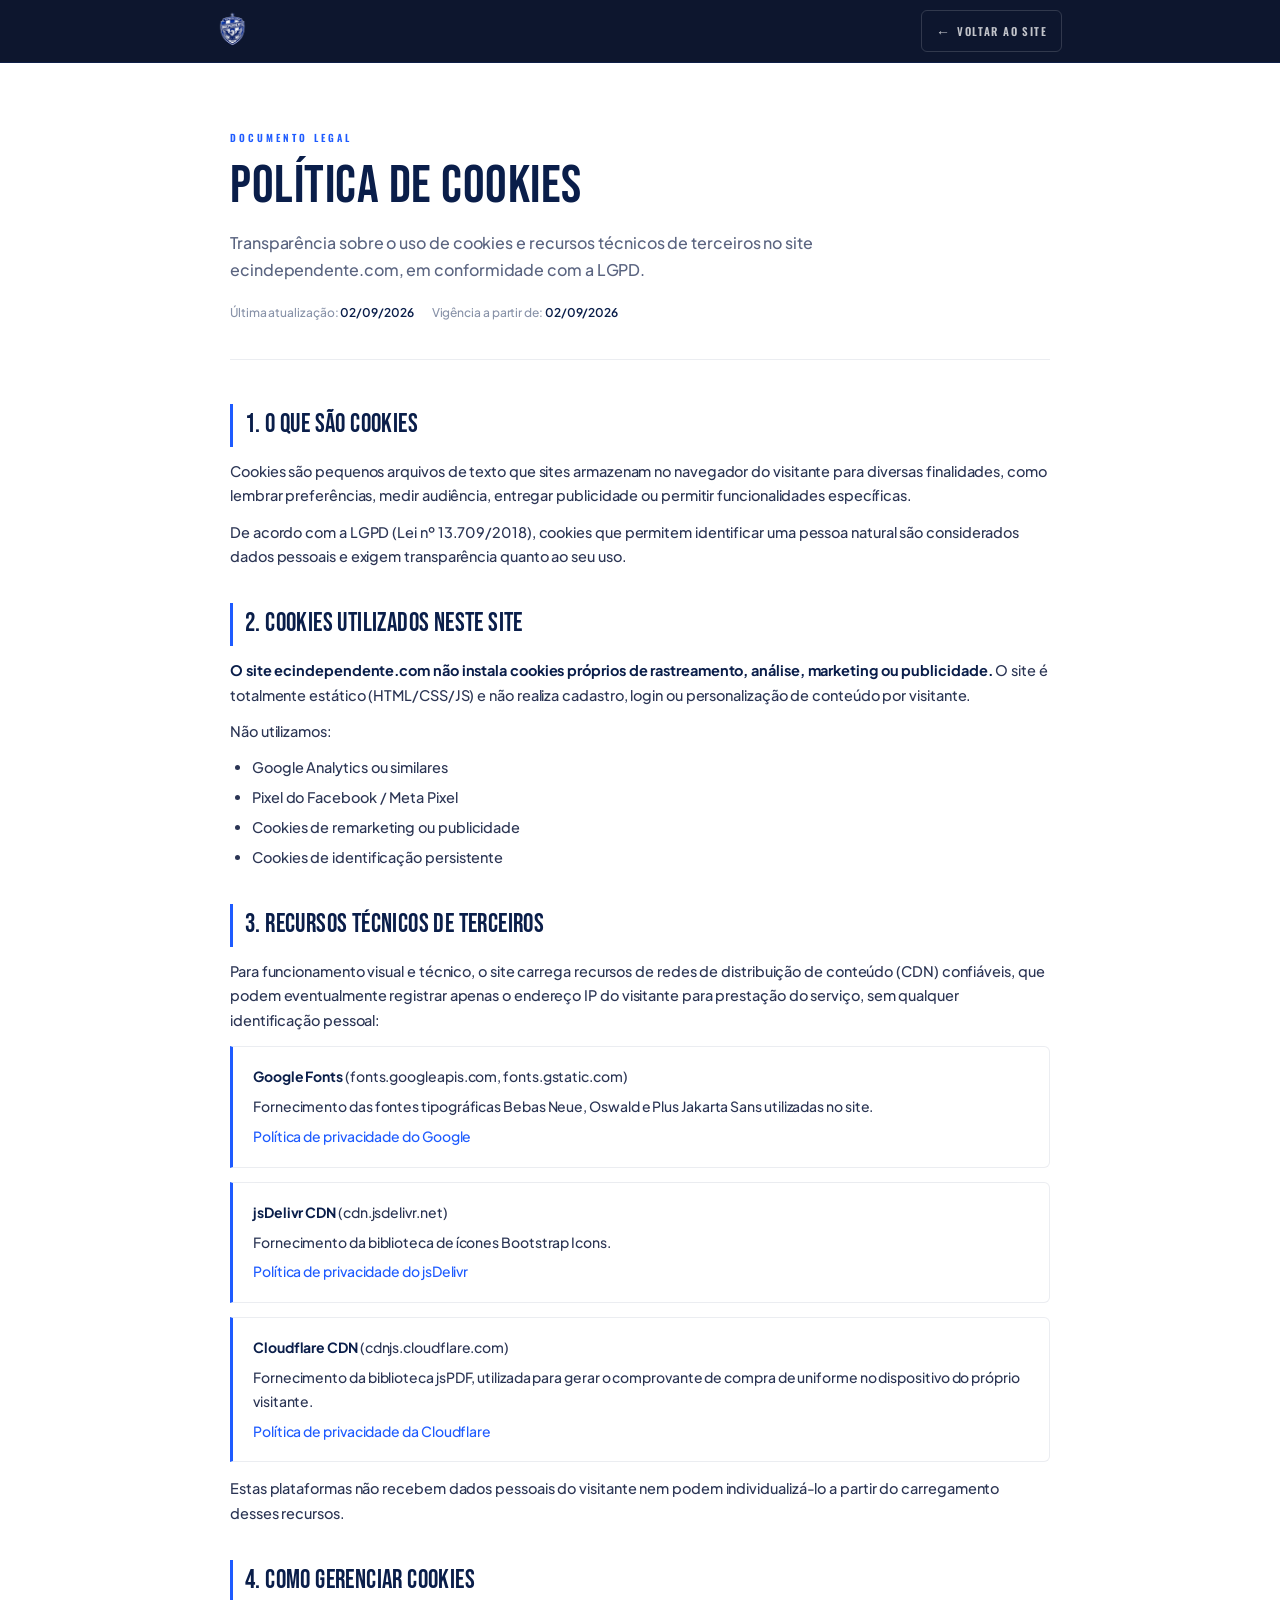
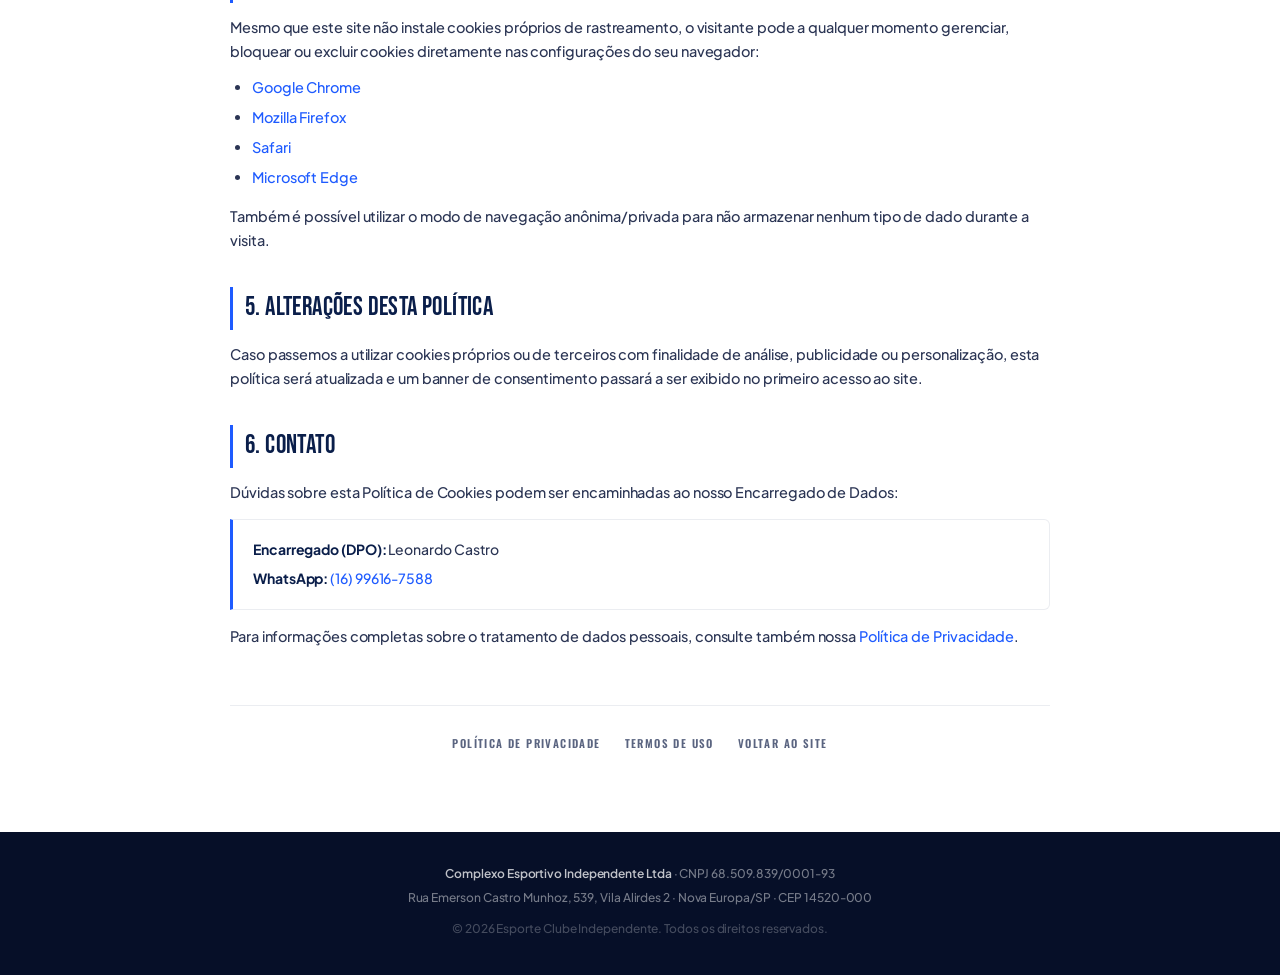
==== politica-cookies.html @ 9cb80ba0 "LGPD: páginas legais + cookie banner + ajustes visuais do hero e investimento Páginas legais complet" ====
<!DOCTYPE html>
<html lang="pt-BR">
<head>
<meta charset="UTF-8">
<meta name="viewport" content="width=device-width, initial-scale=1.0">
<meta name="description" content="Política de Cookies do site ecindependente.com. Transparência sobre o uso de cookies e recursos técnicos de terceiros.">
<meta name="robots" content="index, follow">
<link rel="canonical" href="https://ecindependente.com/politica-cookies.html">
<title>Política de Cookies · Esporte Clube Independente</title>

<link rel="icon" type="image/png" href="image/logo-fundo.png?v=3">
<link rel="apple-touch-icon" href="image/logo-fundo.png?v=3">

<link rel="preconnect" href="https://fonts.googleapis.com">
<link href="https://fonts.googleapis.com/css2?family=Bebas+Neue&family=Plus+Jakarta+Sans:wght@400;500;600;700;800&family=Oswald:wght@400;500;600;700&display=swap" rel="stylesheet">
<link rel="stylesheet" href="legal.css">
</head>
<body>

<header class="lg-header">
    <div class="lg-nav">
        <a href="index.html" class="lg-logo">
            <img src="image/logo-fundo.png" alt="Esporte Clube Independente">
        </a>
        <a href="index.html" class="lg-back">
            <i>←</i> Voltar ao site
        </a>
    </div>
</header>

<main class="lg-main">
    <div class="lg-container">

        <div class="lg-hero">
            <span class="lg-eyebrow">Documento legal</span>
            <h1>Política de Cookies</h1>
            <p class="lg-lead">Transparência sobre o uso de cookies e recursos técnicos de terceiros no site ecindependente.com, em conformidade com a LGPD.</p>
            <div class="lg-meta">
                <span>Última atualização: <strong>02/09/2026</strong></span>
                <span>Vigência a partir de: <strong>02/09/2026</strong></span>
            </div>
        </div>

        <div class="lg-content">

            <section>
                <h2>1. O que são cookies</h2>
                <p>Cookies são pequenos arquivos de texto que sites armazenam no navegador do visitante para diversas finalidades, como lembrar preferências, medir audiência, entregar publicidade ou permitir funcionalidades específicas.</p>
                <p>De acordo com a LGPD (Lei nº 13.709/2018), cookies que permitem identificar uma pessoa natural são considerados dados pessoais e exigem transparência quanto ao seu uso.</p>
            </section>

            <section>
                <h2>2. Cookies utilizados neste site</h2>
                <p><strong>O site ecindependente.com não instala cookies próprios de rastreamento, análise, marketing ou publicidade.</strong> O site é totalmente estático (HTML/CSS/JS) e não realiza cadastro, login ou personalização de conteúdo por visitante.</p>
                <p>Não utilizamos:</p>
                <ul>
                    <li>Google Analytics ou similares</li>
                    <li>Pixel do Facebook / Meta Pixel</li>
                    <li>Cookies de remarketing ou publicidade</li>
                    <li>Cookies de identificação persistente</li>
                </ul>
            </section>

            <section>
                <h2>3. Recursos técnicos de terceiros</h2>
                <p>Para funcionamento visual e técnico, o site carrega recursos de redes de distribuição de conteúdo (CDN) confiáveis, que podem eventualmente registrar apenas o endereço IP do visitante para prestação do serviço, sem qualquer identificação pessoal:</p>

                <div class="lg-info-box">
                    <p><strong>Google Fonts</strong> (fonts.googleapis.com, fonts.gstatic.com)</p>
                    <p>Fornecimento das fontes tipográficas Bebas Neue, Oswald e Plus Jakarta Sans utilizadas no site.</p>
                    <p><a href="https://policies.google.com/privacy" target="_blank" rel="noopener">Política de privacidade do Google</a></p>
                </div>

                <div class="lg-info-box">
                    <p><strong>jsDelivr CDN</strong> (cdn.jsdelivr.net)</p>
                    <p>Fornecimento da biblioteca de ícones Bootstrap Icons.</p>
                    <p><a href="https://www.jsdelivr.com/terms/privacy-policy-jsdelivr-net" target="_blank" rel="noopener">Política de privacidade do jsDelivr</a></p>
                </div>

                <div class="lg-info-box">
                    <p><strong>Cloudflare CDN</strong> (cdnjs.cloudflare.com)</p>
                    <p>Fornecimento da biblioteca jsPDF, utilizada para gerar o comprovante de compra de uniforme no dispositivo do próprio visitante.</p>
                    <p><a href="https://www.cloudflare.com/privacypolicy/" target="_blank" rel="noopener">Política de privacidade da Cloudflare</a></p>
                </div>

                <p>Estas plataformas não recebem dados pessoais do visitante nem podem individualizá-lo a partir do carregamento desses recursos.</p>
            </section>

            <section>
                <h2>4. Como gerenciar cookies</h2>
                <p>Mesmo que este site não instale cookies próprios de rastreamento, o visitante pode a qualquer momento gerenciar, bloquear ou excluir cookies diretamente nas configurações do seu navegador:</p>
                <ul>
                    <li><a href="https://support.google.com/chrome/answer/95647" target="_blank" rel="noopener">Google Chrome</a></li>
                    <li><a href="https://support.mozilla.org/pt-BR/kb/protecao-aprimorada-contra-rastreamento-firefox-desktop" target="_blank" rel="noopener">Mozilla Firefox</a></li>
                    <li><a href="https://support.apple.com/pt-br/guide/safari/sfri11471/mac" target="_blank" rel="noopener">Safari</a></li>
                    <li><a href="https://support.microsoft.com/pt-br/microsoft-edge" target="_blank" rel="noopener">Microsoft Edge</a></li>
                </ul>
                <p>Também é possível utilizar o modo de navegação anônima/privada para não armazenar nenhum tipo de dado durante a visita.</p>
            </section>

            <section>
                <h2>5. Alterações desta política</h2>
                <p>Caso passemos a utilizar cookies próprios ou de terceiros com finalidade de análise, publicidade ou personalização, esta política será atualizada e um banner de consentimento passará a ser exibido no primeiro acesso ao site.</p>
            </section>

            <section>
                <h2>6. Contato</h2>
                <p>Dúvidas sobre esta Política de Cookies podem ser encaminhadas ao nosso Encarregado de Dados:</p>
                <div class="lg-info-box">
                    <p><strong>Encarregado (DPO):</strong> Leonardo Castro</p>
                    <p><strong>WhatsApp:</strong> <a href="https://wa.me/5516996167588" target="_blank" rel="noopener">(16) 99616-7588</a></p>
                </div>
                <p>Para informações completas sobre o tratamento de dados pessoais, consulte também nossa <a href="politica-privacidade.html">Política de Privacidade</a>.</p>
            </section>

        </div>

        <div class="lg-footer-nav">
            <a href="politica-privacidade.html">Política de Privacidade</a>
            <a href="termos-de-uso.html">Termos de Uso</a>
            <a href="index.html">Voltar ao site</a>
        </div>

    </div>
</main>

<footer class="lg-footer">
    <p><strong>Complexo Esportivo Independente Ltda</strong> · CNPJ 68.509.839/0001-93</p>
    <p>Rua Emerson Castro Munhoz, 539, Vila Alirdes 2 · Nova Europa/SP · CEP 14520-000</p>
    <p class="lg-copy">© 2026 Esporte Clube Independente. Todos os direitos reservados.</p>
</footer>

</body>
</html>
---- legal.css ----
*,*::before,*::after{box-sizing:border-box;margin:0;padding:0}
:root{
  --navy:#0A1E4A;
  --navy-deep:#060f28;
  --blue:#1E5BFF;
  --blue-light:#3a72ff;
  --white:#FFFFFF;
  --gray-100:#f4f6fa;
  --gray-400:#8892a8;
  --gray-600:#5a6480;
  --gray-800:#2b3554;
}
html{scroll-behavior:smooth}
body{
  font-family:"Plus Jakarta Sans",sans-serif;
  color:var(--gray-800);
  background:#fff;
  overflow-x:hidden;
  font-weight:500;
  -webkit-font-smoothing:antialiased;
  -moz-osx-font-smoothing:grayscale;
  line-height:1.65;
  letter-spacing:-0.005em;
}
a{color:var(--blue);text-decoration:none;transition:color .2s}
a:hover{color:var(--blue-light);text-decoration:underline}

/* HEADER */
.lg-header{
  position:sticky;top:0;z-index:20;
  background:rgba(6,15,40,0.97);
  backdrop-filter:blur(16px);
  border-bottom:1px solid rgba(30,91,255,0.12);
}
.lg-nav{
  max-width:900px;margin:0 auto;
  display:flex;align-items:center;justify-content:space-between;
  padding:0 28px;height:62px;
}
.lg-logo{display:flex;align-items:center}
.lg-logo img{height:44px;width:auto;mix-blend-mode:screen}
.lg-back{
  font-family:"Oswald",sans-serif;
  font-size:11px;
  font-weight:600;
  letter-spacing:1.4px;
  text-transform:uppercase;
  color:rgba(255,255,255,.75);
  display:flex;align-items:center;gap:6px;
  padding:8px 14px;border-radius:6px;
  border:1px solid rgba(255,255,255,.15);
  transition:.2s;
}
.lg-back:hover{background:rgba(255,255,255,.06);border-color:rgba(255,255,255,.35);color:#fff;text-decoration:none}
.lg-back i{font-style:normal;font-size:14px}

/* MAIN */
.lg-main{padding:60px 24px 80px}
.lg-container{max-width:820px;margin:0 auto}

/* HERO */
.lg-hero{
  padding-bottom:36px;border-bottom:1px solid rgba(10,30,74,.08);
  margin-bottom:44px;
}
.lg-eyebrow{
  display:inline-block;
  font-family:"Oswald",sans-serif;
  font-size:10px;font-weight:600;
  letter-spacing:3px;text-transform:uppercase;
  color:var(--blue);margin-bottom:12px;
}
.lg-hero h1{
  font-family:"Bebas Neue",sans-serif;
  font-size:clamp(38px,5vw,54px);
  color:var(--navy);
  letter-spacing:0.5px;
  line-height:1;
  font-weight:400;
  margin-bottom:16px;
}
.lg-lead{
  font-size:16px;color:var(--gray-600);
  line-height:1.7;
  max-width:640px;font-weight:500;
}
.lg-meta{
  display:flex;flex-wrap:wrap;gap:18px;
  margin-top:20px;
  font-size:12px;color:var(--gray-400);
  font-weight:500;
}
.lg-meta strong{color:var(--navy);font-weight:600}

/* CONTENT */
.lg-content section{margin-bottom:34px}
.lg-content h2{
  font-family:"Bebas Neue",sans-serif;
  font-size:26px;
  color:var(--navy);
  letter-spacing:0.4px;
  font-weight:400;
  margin-bottom:12px;
  border-left:3px solid var(--blue);
  padding-left:12px;
}
.lg-content h3{
  font-family:"Oswald",sans-serif;
  font-size:14px;font-weight:600;
  text-transform:uppercase;
  letter-spacing:1px;
  color:var(--navy);
  margin:20px 0 8px;
}
.lg-content p{
  font-size:14.5px;
  color:var(--gray-800);
  margin-bottom:12px;
  line-height:1.7;
}
.lg-content p strong{color:var(--navy);font-weight:700}
.lg-content ul{
  padding-left:22px;
  margin:8px 0 14px;
}
.lg-content li{
  font-size:14.5px;
  color:var(--gray-800);
  margin-bottom:6px;
  line-height:1.65;
}
.lg-content li strong{color:var(--navy);font-weight:700}

/* INFO BOX */
.lg-info-box{
  background:#fff;
  border:1px solid rgba(10,30,74,.08);
  border-left:3px solid var(--blue);
  border-radius:0 6px 6px 0;
  padding:18px 20px;
  margin:14px 0;
}
.lg-info-box p{
  margin-bottom:6px;
  font-size:14px;
}
.lg-info-box p:last-child{margin-bottom:0}

/* FOOTER NAV */
.lg-footer-nav{
  display:flex;flex-wrap:wrap;gap:24px;
  margin-top:56px;padding-top:28px;
  border-top:1px solid rgba(10,30,74,.08);
  justify-content:center;
}
.lg-footer-nav a{
  font-family:"Oswald",sans-serif;
  font-size:11px;font-weight:600;
  letter-spacing:1.4px;text-transform:uppercase;
  color:var(--gray-600);
}
.lg-footer-nav a:hover{color:var(--blue);text-decoration:none}

/* FOOTER */
.lg-footer{
  background:var(--navy-deep);
  padding:32px 24px;
  text-align:center;
}
.lg-footer p{
  font-size:12px;color:rgba(255,255,255,.45);
  line-height:1.7;margin-bottom:4px;
  font-weight:500;
}
.lg-footer p strong{color:rgba(255,255,255,.75);font-weight:600}
.lg-footer .lg-copy{margin-top:10px;color:rgba(255,255,255,.25)}

@media(max-width:640px){
  .lg-main{padding:40px 20px 60px}
  .lg-hero h1{font-size:34px}
  .lg-lead{font-size:15px}
  .lg-content h2{font-size:22px}
  .lg-content p,.lg-content li{font-size:14px}
  .lg-back{font-size:10px;padding:7px 12px}
  .lg-logo img{height:38px}
}
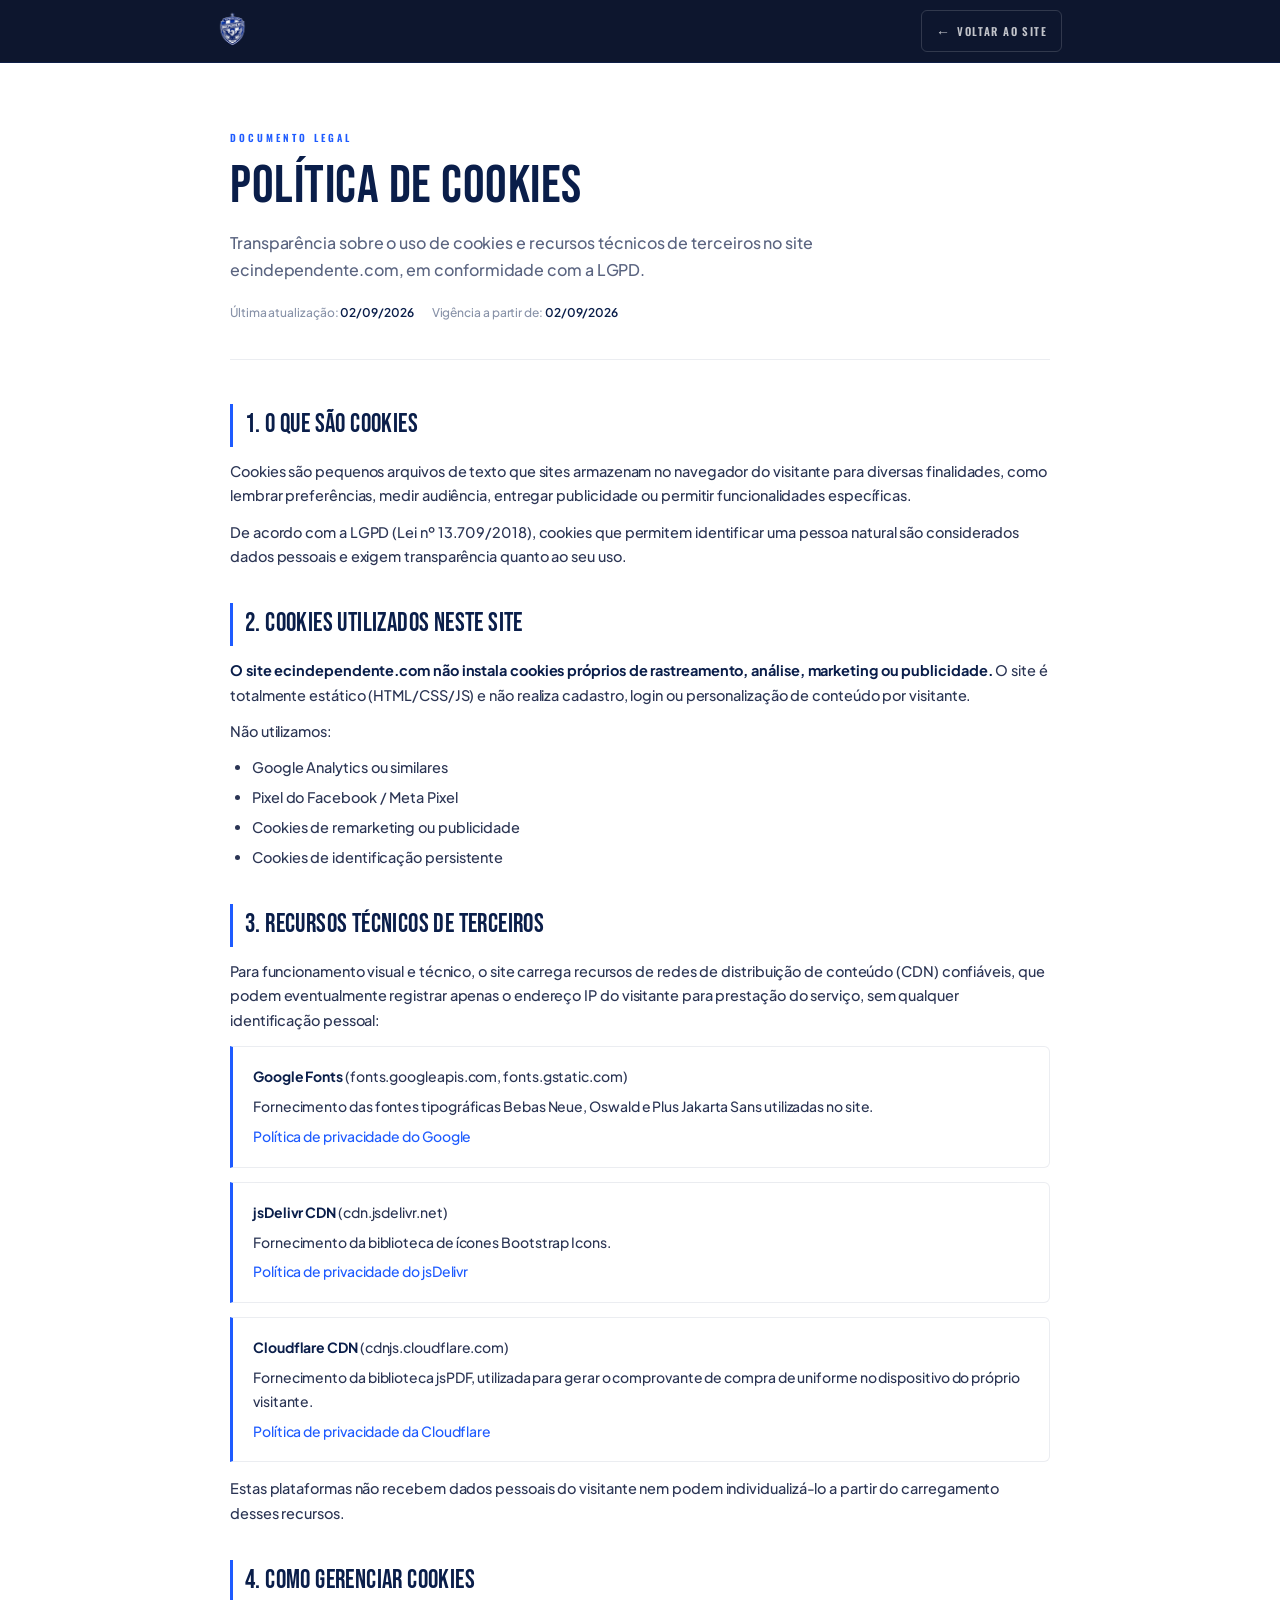
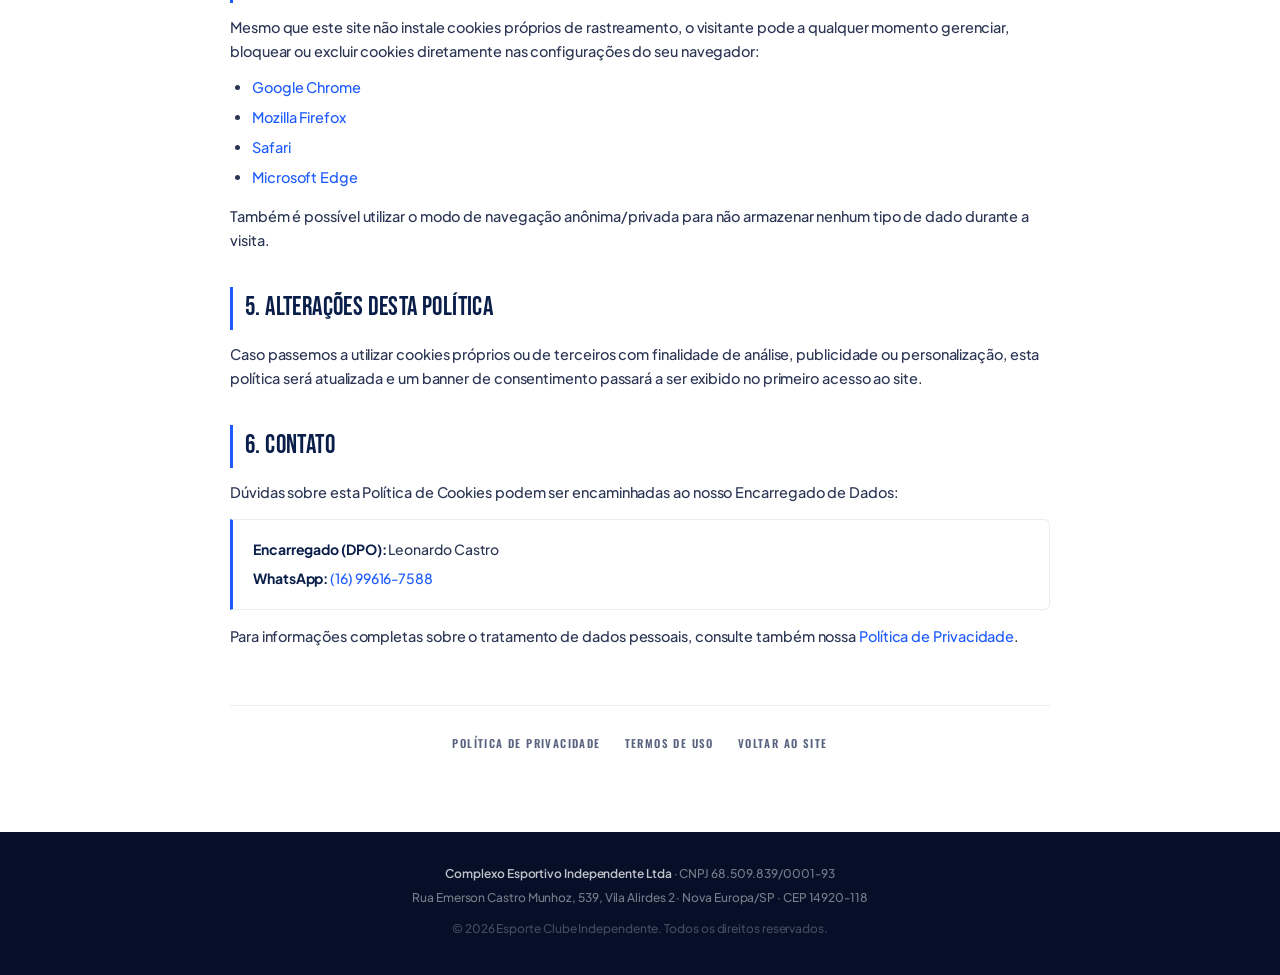
==== commit 8dd8248f: "Corrige CEP: 14520-000 -> 14920-118 Atualiza em index.html, política de privacidade, termos e cookie" ====
--- a/politica-cookies.html
+++ b/politica-cookies.html
@@ -3,13 +3,20 @@
 <head>
 <meta charset="UTF-8">
 <meta name="viewport" content="width=device-width, initial-scale=1.0">
-<meta name="description" content="Política de Cookies do site ecindependente.com. Transparência sobre o uso de cookies e recursos técnicos de terceiros.">
+<meta name="description" content="Política de Cookies do site ecindependente.com. O Esporte Clube Independente não utiliza cookies próprios de rastreamento.">
 <meta name="robots" content="index, follow">
+<meta name="theme-color" content="#0A1E4A">
+<meta name="author" content="Complexo Esportivo Independente Ltda">
 <link rel="canonical" href="https://ecindependente.com/politica-cookies.html">
 <title>Política de Cookies · Esporte Clube Independente</title>
+<meta property="og:type" content="article">
+<meta property="og:title" content="Política de Cookies · Esporte Clube Independente">
+<meta property="og:description" content="Nosso site não usa cookies de rastreamento. Transparência sobre recursos técnicos.">
+<meta property="og:url" content="https://ecindependente.com/politica-cookies.html">
+<meta property="og:image" content="https://ecindependente.com/image/og-image.jpg?v=4">
 
-<link rel="icon" type="image/png" href="image/logo-fundo.png?v=3">
-<link rel="apple-touch-icon" href="image/logo-fundo.png?v=3">
+<link rel="icon" type="image/png" sizes="32x32" href="image/favicon-32.png?v=4">
+<link rel="apple-touch-icon" sizes="180x180" href="image/apple-touch-icon.png?v=4">
 
 <link rel="preconnect" href="https://fonts.googleapis.com">
 <link href="https://fonts.googleapis.com/css2?family=Bebas+Neue&family=Plus+Jakarta+Sans:wght@400;500;600;700;800&family=Oswald:wght@400;500;600;700&display=swap" rel="stylesheet">
@@ -126,7 +133,7 @@
 
 <footer class="lg-footer">
     <p><strong>Complexo Esportivo Independente Ltda</strong> · CNPJ 68.509.839/0001-93</p>
-    <p>Rua Emerson Castro Munhoz, 539, Vila Alirdes 2 · Nova Europa/SP · CEP 14520-000</p>
+    <p>Rua Emerson Castro Munhoz, 539, Vila Alirdes 2 · Nova Europa/SP · CEP 14920-118</p>
     <p class="lg-copy">© 2026 Esporte Clube Independente. Todos os direitos reservados.</p>
 </footer>
 
